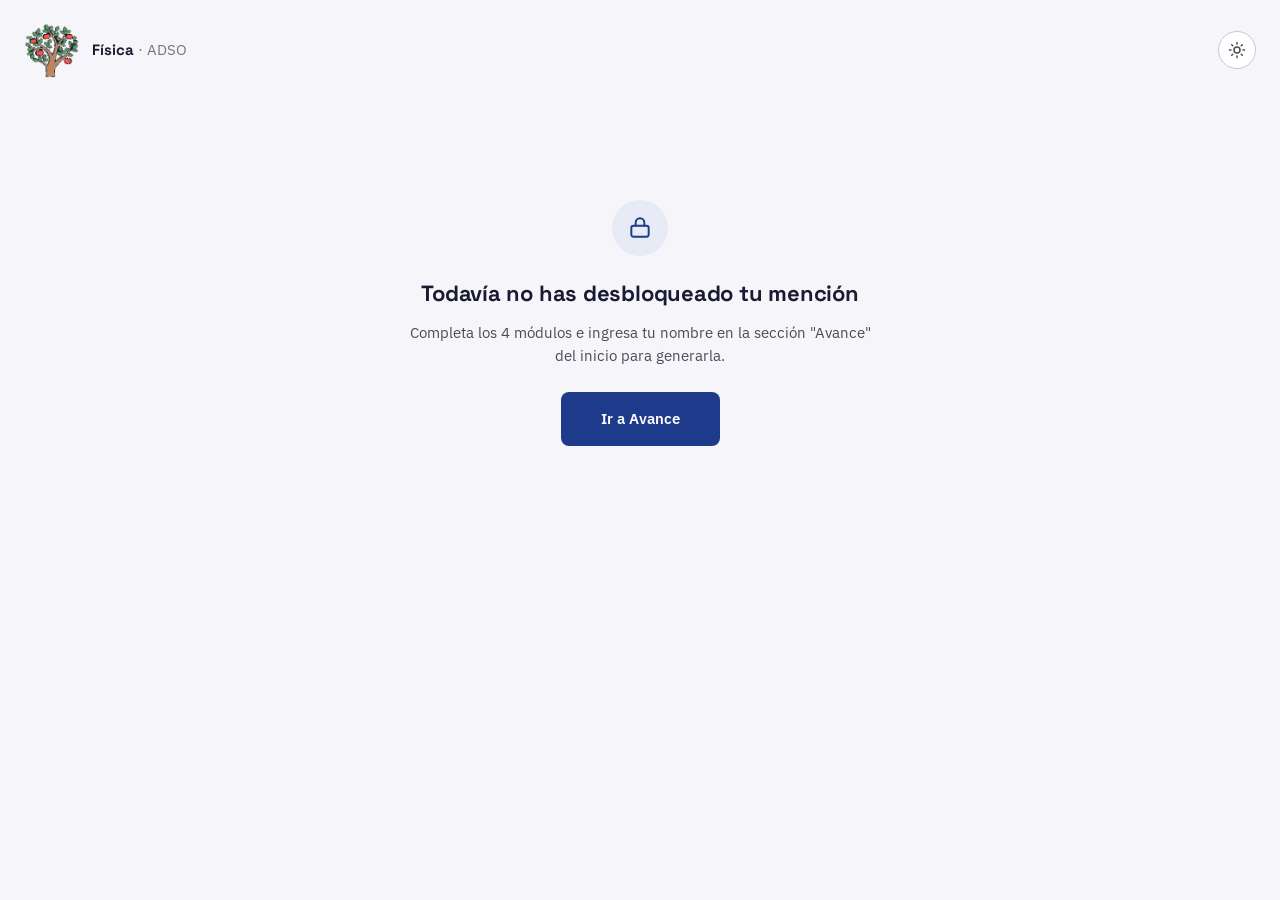
==== certificado.html @ 98ca5bbb "Initial commit: guía interactiva de física Sube el proyecto con las secciones de magnitudes, mecánic" ====
<!DOCTYPE html>
<html lang="es">
<head>
<meta charset="UTF-8">
<meta name="viewport" content="width=device-width, initial-scale=1.0">
<title>Mención de Honor · Guía Interactiva de Física</title>
<link rel="icon" href="imgs/logoImg.png" type="image/png">
<script>
  (function () {
    var saved = localStorage.getItem("fisica_theme");
    if (saved) document.documentElement.setAttribute("data-theme", saved);
  })();
</script>
<link rel="stylesheet" href="css/theme.css">
<link rel="stylesheet" href="css/certificado.css">
</head>
<body>

<header class="site-header">
  <a class="site-header__brand" href="index.html">
    <span class="site-header__mark"><img src="imgs/logo.gif" alt="Logo" class="site-header__mark-img"></span>
    <span class="site-header__title">Física <span>· ADSO</span></span>
  </a>
  <button class="theme-toggle" type="button" data-theme-toggle aria-label="Cambiar entre modo claro y oscuro">
    <svg class="theme-toggle__icon theme-toggle__icon--sun" viewBox="0 0 24 24" fill="none" stroke="currentColor" stroke-width="2" stroke-linecap="round" stroke-linejoin="round"><circle cx="12" cy="12" r="4"/><path d="M12 2v2M12 20v2M4.93 4.93l1.41 1.41M17.66 17.66l1.41 1.41M2 12h2M20 12h2M6.34 17.66l-1.41 1.41M19.07 4.93l-1.41 1.41"/></svg>
    <svg class="theme-toggle__icon theme-toggle__icon--moon" viewBox="0 0 24 24" fill="none" stroke="currentColor" stroke-width="2" stroke-linecap="round" stroke-linejoin="round"><path d="M21 12.79A9 9 0 1 1 11.21 3 7 7 0 0 0 21 12.79z"/></svg>
  </button>
</header>

<main class="page">

  <div class="cert-locked" data-cert-locked hidden>
    <span class="cert-locked__icon">
      <svg viewBox="0 0 24 24" fill="none" stroke="currentColor" stroke-width="1.8" stroke-linecap="round" stroke-linejoin="round"><rect x="4" y="10" width="16" height="10" rx="2"/><path d="M8 10V7a4 4 0 0 1 8 0v3"/></svg>
    </span>
    <h1>Todavía no has desbloqueado tu mención</h1>
    <p>Completa los 4 módulos e ingresa tu nombre en la sección "Avance" del inicio para generarla.</p>
    <a class="btn btn--accent" href="index.html#avance">Ir a Avance</a>
  </div>

  <div data-cert-ready hidden>
    <div class="cert-actions">
      <a class="back-link" href="index.html#avance">
        <svg viewBox="0 0 24 24" fill="none" stroke="currentColor" stroke-width="2" stroke-linecap="round" stroke-linejoin="round"><line x1="19" y1="12" x2="5" y2="12"/><polyline points="12 19 5 12 12 5"/></svg>
        Volver
      </a>
      <button class="btn btn--accent" type="button" data-cert-print>Descargar / Imprimir</button>
    </div>

    <div class="certificate">
      <div class="certificate__card">
        <img src="imgs/logoImg.png" alt="" class="certificate__logo">
        <h1>Mención de Honor</h1>
        <p class="certificate__by">La Guía Interactiva de Física certifica que</p>
        <p class="certificate__name" data-cert-output-name>—</p>
        <p class="certificate__desc">ha completado exitosamente los cuatro módulos del programa</p>
        <div class="certificate__stats">
          <div>
            <svg viewBox="0 0 24 24" fill="none" stroke="currentColor" stroke-width="1.8" stroke-linecap="round" stroke-linejoin="round"><rect x="3" y="5" width="18" height="16" rx="2"/><path d="M3 10h18M8 3v4M16 3v4"/></svg>
            <strong data-cert-output-date>—</strong>
          </div>
          <div>
            <svg viewBox="0 0 24 24" fill="none" stroke="currentColor" stroke-width="1.8" stroke-linecap="round" stroke-linejoin="round"><polyline points="20 6 9 17 4 12"/></svg>
            <strong data-cert-output-modules>4/4 módulos</strong>
          </div>
          <div>
            <svg viewBox="0 0 24 24" fill="none" stroke="currentColor" stroke-width="1.8" stroke-linecap="round" stroke-linejoin="round"><circle cx="12" cy="12" r="9"/><path d="M12 7v5l3.5 2"/></svg>
            <strong data-cert-output-time>—</strong>
          </div>
        </div>
        <div class="certificate__sign">Guía Interactiva de Física · SENA - ADSO</div>
      </div>
    </div>
  </div>

</main>

<script src="app.js"></script>
<script>initThemeToggle(); initCertificatePage();</script>
</body>
</html>
---- css/theme.css ----
/* ============================================================
   Módulo de Física · ADSO — TEMA / PALETA DE COLORES

   Este es el ÚNICO archivo que hay que tocar para cambiar los
   colores de todo el sitio. Cambia un valor hexadecimal aquí y
   se actualiza en index.html, tema-mecanica.html e instructor.html
   automáticamente (todo el resto del CSS usa estas variables,
   nunca colores "quemados").

   Modo oscuro: se activa automáticamente si el sistema operativo del
   usuario está en oscuro (prefers-color-scheme), y además se puede
   forzar a mano con el botón del header, que agrega data-theme="dark"
   o data-theme="light" en <html> (ver .theme-toggle en cada css de
   página y initThemeToggle() en app.js). La elección manual siempre
   gana sobre la del sistema.
   ============================================================ */

:root {
  /* espectro por tema: de azul (Mecánica) a violeta (Magnitudes) */
  --mecanica: #1E3A8A;
  --mecanica-soft: #E7EBF6;
  --energia: #3139AA;
  --energia-soft: #E8E8F5;
  --ondas: #4338CA;
  --ondas-soft: #EAE8F8;
  --magnitudes: #6020B9;
  --magnitudes-soft: #EFE5F7;

  /* color de marca / acento por defecto */
  --module-accent: #1E3A8A;
  --module-accent-dark: #14235C;

  /* texto */
  --ink: #1A1A33;
  --ink-soft: #4B4B57;
  --ink-faint: #76767D;

  /* fondos y bordes */
  --bg: #F6F6FA;
  --surface: #FFFFFF;
  --border: #E4E3E9;
  --border-strong: #C9C7D2;

  /* estados */
  --success: #0F8F63;
  --success-soft: #E3F5EE;
  --danger: #D64545;

  /* acento activo (por defecto = module-accent; cada tema lo sobreescribe abajo) */
  --accent: var(--module-accent);
  --accent-soft: var(--mecanica-soft);
}

/* acento por tema: se fija con data-topic en <body> o en cada tarjeta */
[data-topic="mecanica"]   { --accent: var(--mecanica);   --accent-soft: var(--mecanica-soft); }
[data-topic="energia"]    { --accent: var(--energia);    --accent-soft: var(--energia-soft); }
[data-topic="ondas"]      { --accent: var(--ondas);      --accent-soft: var(--ondas-soft); }
[data-topic="magnitudes"] { --accent: var(--magnitudes); --accent-soft: var(--magnitudes-soft); }

/* ---------------- modo oscuro ---------------- */

/* sigue al sistema operativo, salvo que el usuario haya elegido "light" a mano */
@media (prefers-color-scheme: dark) {
  :root:not([data-theme="light"]) {
    --mecanica: #6E8FEC;
    --mecanica-soft: #1E2740;
    --energia: #7A80EE;
    --energia-soft: #232752;
    --ondas: #8F7FF5;
    --ondas-soft: #29234F;
    --magnitudes: #B073EE;
    --magnitudes-soft: #2E1F44;

    --module-accent: #6E8FEC;
    --module-accent-dark: #8FA8F2;

    --ink: #F0F0F6;
    --ink-soft: #B8B8C8;
    --ink-faint: #85859A;

    --bg: #121218;
    --surface: #1C1C27;
    --border: #2C2C3A;
    --border-strong: #3D3D4F;

    --success: #3EDDA0;
    --success-soft: #113328;
    --danger: #F17272;
  }
}

/* el usuario eligió "dark" a mano — gana sin importar el sistema */
:root[data-theme="dark"] {
  --mecanica: #6E8FEC;
  --mecanica-soft: #1E2740;
  --energia: #7A80EE;
  --energia-soft: #232752;
  --ondas: #8F7FF5;
  --ondas-soft: #29234F;
  --magnitudes: #B073EE;
  --magnitudes-soft: #2E1F44;

  --module-accent: #6E8FEC;
  --module-accent-dark: #8FA8F2;

  --ink: #F0F0F6;
  --ink-soft: #B8B8C8;
  --ink-faint: #85859A;

  --bg: #121218;
  --surface: #1C1C27;
  --border: #2C2C3A;
  --border-strong: #3D3D4F;

  --success: #3EDDA0;
  --success-soft: #113328;
  --danger: #F17272;
}
---- css/certificado.css ----
/* ============================================================
   Módulo de Física · ADSO — estilos de certificado.html
   Carga primero css/theme.css (contiene las variables de color).
   ============================================================ */

@import url('https://fonts.googleapis.com/css2?family=Space+Grotesk:wght@500;700&family=IBM+Plex+Sans:wght@400;500;600&family=JetBrains+Mono:wght@400;500&display=swap');

:root {
  --font-display: 'Space Grotesk', sans-serif;
  --font-body: 'IBM Plex Sans', sans-serif;
  --font-mono: 'JetBrains Mono', monospace;

  --radius-sm: 8px;
  --radius-md: 14px;
  --radius-lg: 20px;
}

* { box-sizing: border-box; }
html { scroll-behavior: smooth; }

body {
  margin: 0;
  background: var(--bg);
  color: var(--ink);
  font-family: var(--font-body);
  font-size: 16px;
  line-height: 1.6;
  -webkit-font-smoothing: antialiased;
}

h1, h2, h3 {
  font-family: var(--font-display);
  font-weight: 700;
  color: var(--ink);
  margin: 0;
  letter-spacing: -0.01em;
}

p { margin: 0 0 12px; color: var(--ink-soft); }

a { color: inherit; }

:focus-visible {
  outline: 2px solid var(--module-accent);
  outline-offset: 2px;
  border-radius: 4px;
}

/* ---------------- layout shell ---------------- */

.page {
  max-width: 1280px;
  margin: 0 auto;
  padding: 40px 24px 80px;
}

/* ---------------- header ---------------- */

.site-header {
  display: flex;
  align-items: center;
  justify-content: space-between;
  max-width: 1280px;
  margin: 0 auto;
  padding: 22px 24px;
  position: sticky;
  top: 0;
  z-index: 100;
  background: color-mix(in srgb, var(--bg) 60%, transparent);
  backdrop-filter: blur(10px);
  -webkit-backdrop-filter: blur(10px);
}

.site-header__brand {
  display: flex;
  align-items: center;
  gap: 12px;
  text-decoration: none;
}

.site-header__mark {
  width: 56px;
  height: 56px;
  display: flex;
  align-items: center;
  justify-content: center;
  cursor: pointer;
}

.site-header__mark-img {
  width: 100%;
  height: 100%;
}

.site-header__title {
  font-family: var(--font-display);
  font-weight: 700;
  font-size: 15px;
  color: var(--ink);
  transition: color .15s ease;
}

.site-header__title span {
  font-weight: 400;
  color: var(--ink-faint);
  font-family: var(--font-body);
}

.site-header__brand:hover .site-header__title {
  color: var(--module-accent);
}

/* ---------------- theme toggle ---------------- */

.theme-toggle {
  width: 38px;
  height: 38px;
  border-radius: 50%;
  border: 1px solid var(--border-strong);
  background: var(--surface);
  color: var(--ink-soft);
  display: flex;
  align-items: center;
  justify-content: center;
  cursor: pointer;
  flex-shrink: 0;
  transition: border-color .15s ease, color .15s ease;
}

.theme-toggle:hover {
  border-color: var(--module-accent);
  color: var(--module-accent);
}

.theme-toggle__icon { width: 18px; height: 18px; }
.theme-toggle__icon--moon { display: none; }

@media (prefers-color-scheme: dark) {
  :root:not([data-theme="light"]) .theme-toggle__icon--sun { display: none; }
  :root:not([data-theme="light"]) .theme-toggle__icon--moon { display: block; }
}

:root[data-theme="dark"] .theme-toggle__icon--sun { display: none; }
:root[data-theme="dark"] .theme-toggle__icon--moon { display: block; }

:root[data-theme="light"] .theme-toggle__icon--sun { display: block; }
:root[data-theme="light"] .theme-toggle__icon--moon { display: none; }

/* ---------------- buttons ---------------- */

.btn {
  font-family: var(--font-body);
  font-weight: 600;
  font-size: 15px;
  border: none;
  border-radius: var(--radius-sm);
  padding: 15px 40px;
  cursor: pointer;
  display: inline-flex;
  align-items: center;
  gap: 8px;
  text-decoration: none;
  transition: transform .12s ease, box-shadow .12s ease, background .15s ease;
}

.btn:active { transform: translateY(1px); }

.btn--accent {
  background: var(--accent);
  color: #fff;
}
.btn--accent:hover { box-shadow: 0 6px 16px -4px color-mix(in srgb, var(--accent) 60%, transparent); }

.back-link {
  display: inline-flex;
  align-items: center;
  gap: 6px;
  font-size: 13.5px;
  color: var(--ink-faint);
  text-decoration: none;
}
.back-link:hover { color: var(--module-accent); }
.back-link svg { width: 14px; height: 14px; }

/* ---------------- estado bloqueado ---------------- */

.cert-locked {
  max-width: 480px;
  margin: 60px auto;
  text-align: center;
}

.cert-locked__icon {
  width: 56px;
  height: 56px;
  border-radius: 50%;
  background: var(--accent-soft);
  color: var(--module-accent);
  display: flex;
  align-items: center;
  justify-content: center;
  margin: 0 auto 20px;
}
.cert-locked__icon svg { width: 26px; height: 26px; }

.cert-locked h1 { font-size: 22px; margin-bottom: 10px; }
.cert-locked p { font-size: 14.5px; margin-bottom: 24px; }

/* ---------------- acciones ---------------- */

.cert-actions {
  display: flex;
  align-items: center;
  justify-content: space-between;
  max-width: 900px;
  margin: 0 auto 24px;
}

/* ---------------- plantilla del certificado ---------------- */

.certificate {
  max-width: 900px;
  aspect-ratio: 4 / 2.6;
  margin: 0 auto;
}

.certificate__card {
  width: 100%;
  height: 100%;
  box-sizing: border-box;
  background: var(--surface);
  border: 10px solid var(--ink);
  border-radius: 24px;
  padding: 48px;
  text-align: center;
  display: flex;
  flex-direction: column;
  align-items: center;
  justify-content: center;
  gap: 6px;
}

.certificate__logo {
  width: 64px;
  height: 64px;
  object-fit: contain;
  margin-bottom: 8px;
}

.certificate__card h1 {
  font-size: 34px;
  margin-bottom: 18px;
}

.certificate__by {
  font-size: 14px;
  color: var(--ink-faint);
  margin: 0;
}

.certificate__name {
  font-family: var(--font-display);
  font-weight: 700;
  font-size: 26px;
  color: var(--module-accent);
  border-bottom: 2px solid var(--module-accent);
  padding-bottom: 6px;
  margin: 6px 0 14px;
}

.certificate__desc {
  font-size: 14px;
  color: var(--ink-soft);
  max-width: 480px;
  margin: 0 0 24px;
}

.certificate__stats {
  display: flex;
  gap: 32px;
  background: var(--bg);
  border-radius: var(--radius-md);
  padding: 16px 32px;
  margin-bottom: 24px;
}

.certificate__stats div {
  display: flex;
  flex-direction: column;
  align-items: center;
  gap: 6px;
}

.certificate__stats svg {
  width: 20px;
  height: 20px;
  color: var(--module-accent);
}

.certificate__stats strong {
  font-family: var(--font-mono);
  font-size: 13px;
  color: var(--ink);
}

.certificate__sign {
  font-family: var(--font-mono);
  font-size: 12px;
  color: var(--ink-faint);
  border-top: 1px solid var(--border);
  padding-top: 12px;
  margin-top: 12px;
}

/* ---------------- impresión ---------------- */

@media print {
  .site-header, .cert-actions, .cert-locked { display: none; }

  .page { padding: 0; max-width: none; }

  .certificate {
    max-width: none;
    width: 100%;
    height: 100vh;
    aspect-ratio: auto;
  }

  .certificate__card { border-width: 8px; }

  @page { size: landscape; margin: 0; }
}
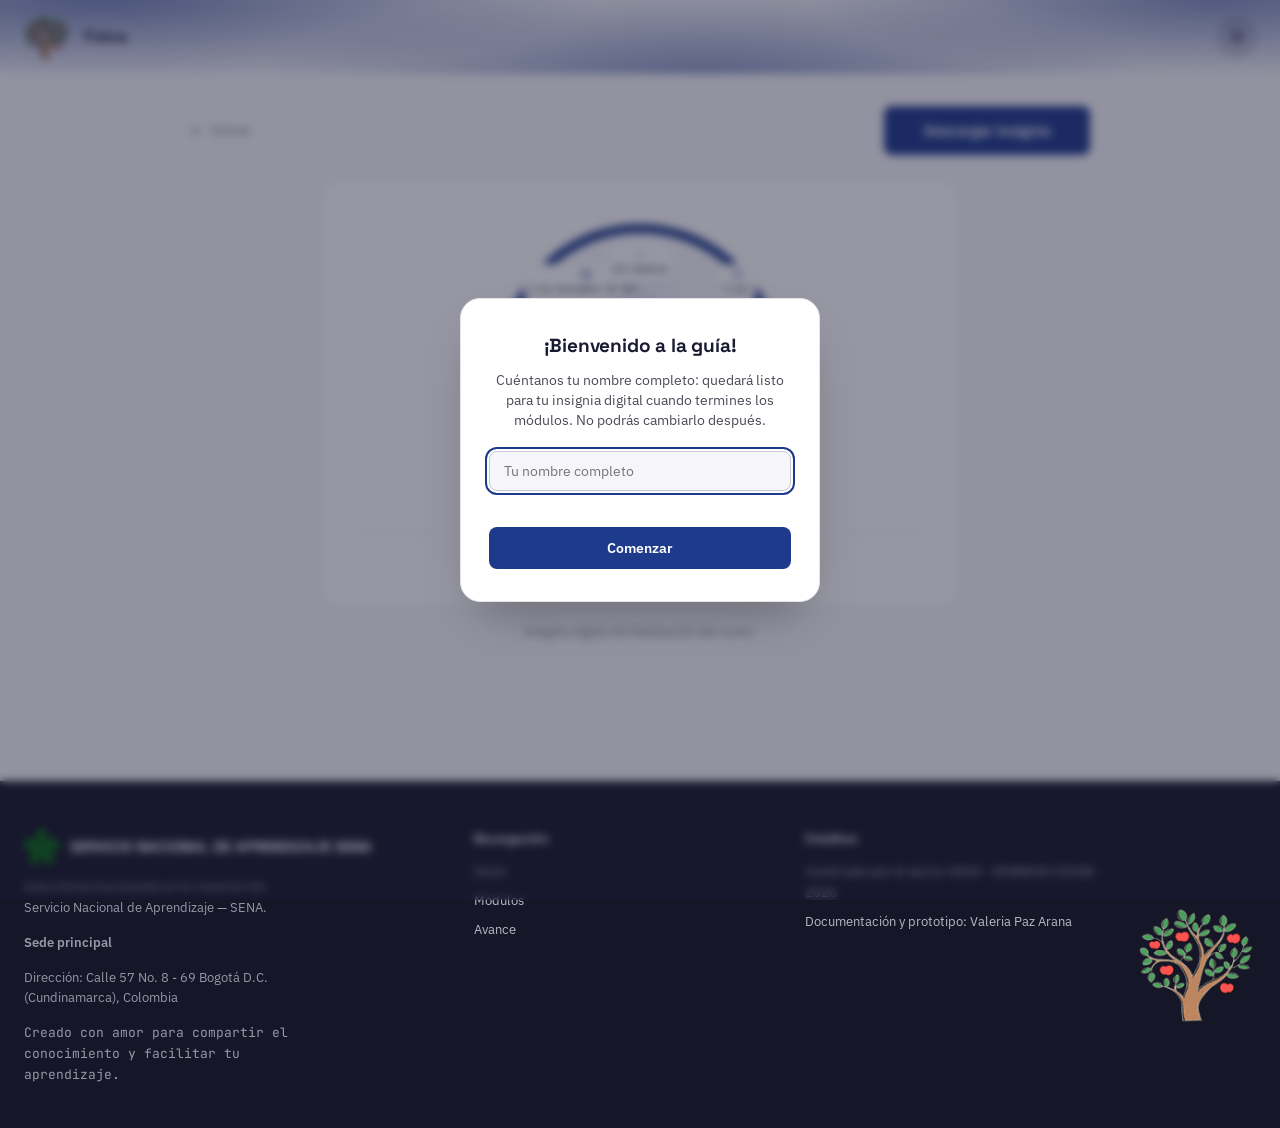
==== commit 5cbbec16: "Rediseño de navegación, header/footer, avance y sistema de insignia - Separa Inicio, Módulos y Avanc" ====
--- a/certificado.html
+++ b/certificado.html
@@ -3,12 +3,15 @@
 <head>
 <meta charset="UTF-8">
 <meta name="viewport" content="width=device-width, initial-scale=1.0">
-<title>Mención de Honor · Guía Interactiva de Física</title>
+<title>Insignia Digital · Guía Interactiva de Física</title>
 <link rel="icon" href="imgs/logoImg.png" type="image/png">
 <script>
   (function () {
     var saved = localStorage.getItem("fisica_theme");
     if (saved) document.documentElement.setAttribute("data-theme", saved);
+    if (new URLSearchParams(location.search).get("modal") === "1") {
+      document.documentElement.setAttribute("data-modal", "1");
+    }
   })();
 </script>
 <link rel="stylesheet" href="css/theme.css">
@@ -17,14 +20,16 @@
 <body>
 
 <header class="site-header">
-  <a class="site-header__brand" href="index.html">
-    <span class="site-header__mark"><img src="imgs/logo.gif" alt="Logo" class="site-header__mark-img"></span>
-    <span class="site-header__title">Física <span>· ADSO</span></span>
-  </a>
-  <button class="theme-toggle" type="button" data-theme-toggle aria-label="Cambiar entre modo claro y oscuro">
-    <svg class="theme-toggle__icon theme-toggle__icon--sun" viewBox="0 0 24 24" fill="none" stroke="currentColor" stroke-width="2" stroke-linecap="round" stroke-linejoin="round"><circle cx="12" cy="12" r="4"/><path d="M12 2v2M12 20v2M4.93 4.93l1.41 1.41M17.66 17.66l1.41 1.41M2 12h2M20 12h2M6.34 17.66l-1.41 1.41M19.07 4.93l-1.41 1.41"/></svg>
-    <svg class="theme-toggle__icon theme-toggle__icon--moon" viewBox="0 0 24 24" fill="none" stroke="currentColor" stroke-width="2" stroke-linecap="round" stroke-linejoin="round"><path d="M21 12.79A9 9 0 1 1 11.21 3 7 7 0 0 0 21 12.79z"/></svg>
-  </button>
+  <div class="site-header__inner">
+    <a class="site-header__brand" href="index.html">
+      <span class="site-header__mark"><img src="imgs/logo.gif" alt="Logo" class="site-header__mark-img"></span>
+      <span class="site-header__title">Física</span>
+    </a>
+    <button class="theme-toggle" type="button" data-theme-toggle aria-label="Cambiar entre modo claro y oscuro">
+      <svg class="theme-toggle__icon theme-toggle__icon--sun" viewBox="0 0 24 24" fill="none" stroke="currentColor" stroke-width="2" stroke-linecap="round" stroke-linejoin="round"><circle cx="12" cy="12" r="4"/><path d="M12 2v2M12 20v2M4.93 4.93l1.41 1.41M17.66 17.66l1.41 1.41M2 12h2M20 12h2M6.34 17.66l-1.41 1.41M19.07 4.93l-1.41 1.41"/></svg>
+      <svg class="theme-toggle__icon theme-toggle__icon--moon" viewBox="0 0 24 24" fill="none" stroke="currentColor" stroke-width="2" stroke-linecap="round" stroke-linejoin="round"><path d="M21 12.79A9 9 0 1 1 11.21 3 7 7 0 0 0 21 12.79z"/></svg>
+    </button>
+  </div>
 </header>
 
 <main class="page">
@@ -33,47 +38,84 @@
     <span class="cert-locked__icon">
       <svg viewBox="0 0 24 24" fill="none" stroke="currentColor" stroke-width="1.8" stroke-linecap="round" stroke-linejoin="round"><rect x="4" y="10" width="16" height="10" rx="2"/><path d="M8 10V7a4 4 0 0 1 8 0v3"/></svg>
     </span>
-    <h1>Todavía no has desbloqueado tu mención</h1>
+    <h1>Todavía no has desbloqueado tu insignia</h1>
     <p>Completa los 4 módulos e ingresa tu nombre en la sección "Avance" del inicio para generarla.</p>
-    <a class="btn btn--accent" href="index.html#avance">Ir a Avance</a>
+    <a class="btn btn--accent" href="avance.html">Ir a Avance</a>
   </div>
 
   <div data-cert-ready hidden>
     <div class="cert-actions">
-      <a class="back-link" href="index.html#avance">
+      <a class="back-link" href="avance.html">
         <svg viewBox="0 0 24 24" fill="none" stroke="currentColor" stroke-width="2" stroke-linecap="round" stroke-linejoin="round"><line x1="19" y1="12" x2="5" y2="12"/><polyline points="12 19 5 12 12 5"/></svg>
         Volver
       </a>
-      <button class="btn btn--accent" type="button" data-cert-print>Descargar / Imprimir</button>
+      <button class="btn btn--accent" type="button" data-cert-print>Descargar insignia</button>
     </div>
 
     <div class="certificate">
       <div class="certificate__card">
-        <img src="imgs/logoImg.png" alt="" class="certificate__logo">
-        <h1>Mención de Honor</h1>
-        <p class="certificate__by">La Guía Interactiva de Física certifica que</p>
-        <p class="certificate__name" data-cert-output-name>—</p>
-        <p class="certificate__desc">ha completado exitosamente los cuatro módulos del programa</p>
-        <div class="certificate__stats">
-          <div>
+
+        <div class="badge-medal">
+          <div class="badge-medal__ring"></div>
+
+          <div class="badge-medal__chip badge-medal__chip--left">
             <svg viewBox="0 0 24 24" fill="none" stroke="currentColor" stroke-width="1.8" stroke-linecap="round" stroke-linejoin="round"><rect x="3" y="5" width="18" height="16" rx="2"/><path d="M3 10h18M8 3v4M16 3v4"/></svg>
             <strong data-cert-output-date>—</strong>
           </div>
-          <div>
+          <div class="badge-medal__chip badge-medal__chip--center">
             <svg viewBox="0 0 24 24" fill="none" stroke="currentColor" stroke-width="1.8" stroke-linecap="round" stroke-linejoin="round"><polyline points="20 6 9 17 4 12"/></svg>
             <strong data-cert-output-modules>4/4 módulos</strong>
           </div>
-          <div>
+          <div class="badge-medal__chip badge-medal__chip--right">
             <svg viewBox="0 0 24 24" fill="none" stroke="currentColor" stroke-width="1.8" stroke-linecap="round" stroke-linejoin="round"><circle cx="12" cy="12" r="9"/><path d="M12 7v5l3.5 2"/></svg>
             <strong data-cert-output-time>—</strong>
           </div>
+
+          <div class="badge-medal__hex">
+            <img src="imgs/logoImg.png" alt="">
+          </div>
+
+          <div class="badge-medal__ribbon"><span>GUÍA COMPLETA</span></div>
+
+          <p class="badge-medal__name" data-cert-output-name>—</p>
         </div>
-        <div class="certificate__sign">Guía Interactiva de Física · SENA - ADSO</div>
+
+        <div class="certificate__sign">Guía Interactiva de Física · SENA</div>
       </div>
     </div>
+    <p class="certificate__caption">Insignia digital de finalización del curso.</p>
   </div>
 
 </main>
+
+<footer class="site-footer">
+  <div class="site-footer__inner">
+    <div>
+      <div class="site-footer__brand">
+        <img src="imgs/logoSena.png" alt="SENA">
+        <span>SERVICIO NACIONAL DE APRENDIZAJE SENA</span>
+      </div>
+      <p>Guía interactiva basada en el material del Servicio Nacional de Aprendizaje — SENA.</p>
+      <p class="site-footer__label">Sede principal</p>
+      <p>Dirección: Calle 57 No. 8 - 69 Bogotá D.C. (Cundinamarca), Colombia</p>
+      <p class="site-footer__mono">Creado con amor para compartir el conocimiento y facilitar tu aprendizaje.</p>
+    </div>
+    <div class="site-footer__col">
+      <strong class="site-footer__heading">Navegación</strong>
+      <a href="index.html">Inicio</a>
+      <a href="modulos.html">Módulos</a>
+      <a href="avance.html">Avance</a>
+    </div>
+    <div class="site-footer__col">
+      <strong class="site-footer__heading">Créditos</strong>
+      <p>Construido por el sector ADSO · SENNOVA CESGE-2026</p>
+      <p>Documentación y prototipo: Valeria Paz Arana</p>
+    </div>
+    <div class="site-footer__logo">
+      <img src="imgs/logoImg.png" alt="Logo">
+    </div>
+  </div>
+</footer>
 
 <script src="app.js"></script>
 <script>initThemeToggle(); initCertificatePage();</script>
--- a/css/certificado.css
+++ b/css/certificado.css
@@ -51,63 +51,69 @@
 .page {
   max-width: 1280px;
   margin: 0 auto;
-  padding: 40px 24px 80px;
+  padding: 0 24px 80px;
 }
 
 /* ---------------- header ---------------- */
 
 .site-header {
+  background:
+    radial-gradient(55% 160% at 8% 0%, color-mix(in srgb, var(--accent) 60%, transparent), transparent 70%),
+    radial-gradient(50% 160% at 55% 100%, color-mix(in srgb, var(--accent) 48%, transparent), transparent 70%),
+    radial-gradient(45% 150% at 95% 0%, color-mix(in srgb, var(--accent) 55%, transparent), transparent 70%),
+    color-mix(in srgb, var(--bg) 55%, transparent);
+  backdrop-filter: blur(24px) saturate(140%);
+  -webkit-backdrop-filter: blur(24px) saturate(140%);
+  position: sticky;
+  top: 0;
+  z-index: 100;
+  margin-bottom: 32px;
+}
+
+.site-header__inner {
   display: flex;
   align-items: center;
   justify-content: space-between;
   max-width: 1280px;
   margin: 0 auto;
-  padding: 22px 24px;
-  position: sticky;
-  top: 0;
-  z-index: 100;
-  background: color-mix(in srgb, var(--bg) 60%, transparent);
-  backdrop-filter: blur(10px);
-  -webkit-backdrop-filter: blur(10px);
+  padding: 14px 24px;
+  gap: 20px;
 }
 
 .site-header__brand {
   display: flex;
   align-items: center;
-  gap: 12px;
+  gap: 14px;
   text-decoration: none;
+  flex-shrink: 0;
 }
 
 .site-header__mark {
-  width: 56px;
-  height: 56px;
+  width: 46px;
+  height: 46px;
   display: flex;
   align-items: center;
   justify-content: center;
   cursor: pointer;
+  flex-shrink: 0;
 }
 
 .site-header__mark-img {
   width: 100%;
   height: 100%;
+  object-fit: contain;
 }
 
 .site-header__title {
   font-family: var(--font-display);
   font-weight: 700;
-  font-size: 15px;
-  color: var(--ink);
-  transition: color .15s ease;
-}
-
-.site-header__title span {
-  font-weight: 400;
-  color: var(--ink-faint);
-  font-family: var(--font-body);
+  font-size: 16px;
+  color: var(--ink);
+  transition: opacity .15s ease;
 }
 
 .site-header__brand:hover .site-header__title {
-  color: var(--module-accent);
+  opacity: .85;
 }
 
 /* ---------------- theme toggle ---------------- */
@@ -116,20 +122,20 @@
   width: 38px;
   height: 38px;
   border-radius: 50%;
-  border: 1px solid var(--border-strong);
-  background: var(--surface);
-  color: var(--ink-soft);
+  border: 1px solid color-mix(in srgb, var(--ink) 35%, transparent);
+  background: color-mix(in srgb, var(--ink) 10%, transparent);
+  color: var(--ink);
   display: flex;
   align-items: center;
   justify-content: center;
   cursor: pointer;
   flex-shrink: 0;
-  transition: border-color .15s ease, color .15s ease;
+  transition: border-color .15s ease, opacity .15s ease;
 }
 
 .theme-toggle:hover {
-  border-color: var(--module-accent);
-  color: var(--module-accent);
+  border-color: var(--ink);
+  opacity: .85;
 }
 
 .theme-toggle__icon { width: 18px; height: 18px; }
@@ -216,90 +222,130 @@
   margin: 0 auto 24px;
 }
 
-/* ---------------- plantilla del certificado ---------------- */
+/* ---------------- insignia digital ---------------- */
 
 .certificate {
-  max-width: 900px;
-  aspect-ratio: 4 / 2.6;
+  max-width: 640px;
+  margin: 0 auto 12px;
+}
+
+.certificate__card {
+  background: var(--surface);
+  border: 1px solid var(--border);
+  border-radius: var(--radius-lg);
+  padding: 44px 40px;
+  text-align: center;
+}
+
+.certificate__caption {
+  text-align: center;
+  font-size: 12.5px;
+  color: var(--ink-faint);
+  max-width: 480px;
   margin: 0 auto;
 }
 
-.certificate__card {
-  width: 100%;
-  height: 100%;
-  box-sizing: border-box;
+/* ---------------- medalla / insignia hexagonal (sello inscrito) ---------------- */
+
+.badge-medal {
+  width: 280px;
+  height: 280px;
+  position: relative;
+  margin: 0 auto 28px;
+}
+
+.badge-medal__ring {
+  position: absolute;
+  inset: 0;
+  border-radius: 50%;
+  background: var(--bg);
+  border: 9px solid var(--module-accent);
+  box-shadow: 0 14px 30px -14px color-mix(in srgb, var(--module-accent) 40%, transparent);
+}
+
+.badge-medal__chip {
+  position: absolute;
+  display: flex;
+  flex-direction: column;
+  align-items: center;
+  gap: 2px;
   background: var(--surface);
-  border: 10px solid var(--ink);
-  border-radius: 24px;
-  padding: 48px;
+  border-radius: 10px;
+  padding: 5px 7px;
+  box-shadow: 0 4px 10px -6px color-mix(in srgb, var(--module-accent) 45%, transparent);
+}
+
+.badge-medal__chip svg {
+  width: 12px;
+  height: 12px;
+  color: var(--module-accent);
+}
+
+.badge-medal__chip strong {
+  font-family: var(--font-mono);
+  font-weight: 500;
+  font-size: 8.5px;
+  color: var(--ink);
+  white-space: nowrap;
+}
+
+.badge-medal__chip--left { top: 40px; left: 24px; }
+.badge-medal__chip--center { top: 20px; left: 50%; transform: translateX(-50%); }
+.badge-medal__chip--right { top: 40px; right: 24px; }
+
+.badge-medal__hex {
+  position: absolute;
+  top: 64px;
+  left: 50%;
+  transform: translateX(-50%);
+  width: 130px;
+  height: 104px;
+  clip-path: polygon(50% 0%, 100% 25%, 100% 75%, 50% 100%, 0% 75%, 0% 25%);
+  background: var(--accent-soft);
+  display: flex;
+  align-items: center;
+  justify-content: center;
+}
+
+.badge-medal__hex img {
+  width: 48px;
+  height: 48px;
+  object-fit: contain;
+}
+
+.badge-medal__ribbon {
+  position: absolute;
+  left: -16px;
+  right: -16px;
+  top: 172px;
+  height: 38px;
+  background: var(--module-accent);
+  display: flex;
+  align-items: center;
+  justify-content: center;
+  clip-path: polygon(0 0, 100% 0, 93% 50%, 100% 100%, 0 100%, 7% 50%);
+}
+
+.badge-medal__ribbon span {
+  color: #fff;
+  font-family: var(--font-display);
+  font-weight: 700;
+  font-size: 13px;
+  letter-spacing: .03em;
+}
+
+.badge-medal__name {
+  position: absolute;
+  left: 70px;
+  right: 70px;
+  top: 220px;
+  margin: 0;
+  padding-top: 8px;
+  border-top: 1px solid color-mix(in srgb, var(--module-accent) 20%, transparent);
   text-align: center;
-  display: flex;
-  flex-direction: column;
-  align-items: center;
-  justify-content: center;
-  gap: 6px;
-}
-
-.certificate__logo {
-  width: 64px;
-  height: 64px;
-  object-fit: contain;
-  margin-bottom: 8px;
-}
-
-.certificate__card h1 {
-  font-size: 34px;
-  margin-bottom: 18px;
-}
-
-.certificate__by {
-  font-size: 14px;
-  color: var(--ink-faint);
-  margin: 0;
-}
-
-.certificate__name {
-  font-family: var(--font-display);
-  font-weight: 700;
-  font-size: 26px;
-  color: var(--module-accent);
-  border-bottom: 2px solid var(--module-accent);
-  padding-bottom: 6px;
-  margin: 6px 0 14px;
-}
-
-.certificate__desc {
-  font-size: 14px;
-  color: var(--ink-soft);
-  max-width: 480px;
-  margin: 0 0 24px;
-}
-
-.certificate__stats {
-  display: flex;
-  gap: 32px;
-  background: var(--bg);
-  border-radius: var(--radius-md);
-  padding: 16px 32px;
-  margin-bottom: 24px;
-}
-
-.certificate__stats div {
-  display: flex;
-  flex-direction: column;
-  align-items: center;
-  gap: 6px;
-}
-
-.certificate__stats svg {
-  width: 20px;
-  height: 20px;
-  color: var(--module-accent);
-}
-
-.certificate__stats strong {
-  font-family: var(--font-mono);
-  font-size: 13px;
+  font-family: var(--font-display);
+  font-weight: 600;
+  font-size: 12px;
   color: var(--ink);
 }
 
@@ -312,21 +358,136 @@
   margin-top: 12px;
 }
 
+/* ---------------- footer ---------------- */
+
+.site-footer {
+  background: #161629;
+  color: #B8B8C8;
+  margin-top: 60px;
+}
+
+.site-footer__inner {
+  max-width: 1280px;
+  margin: 0 auto;
+  padding: 48px 24px 28px;
+  display: grid;
+  grid-template-columns: 1.4fr 1fr 1fr auto;
+  gap: 32px;
+}
+
+.site-footer__brand {
+  display: flex;
+  align-items: center;
+  gap: 10px;
+  margin-bottom: 12px;
+}
+
+.site-footer__brand img {
+  width: 36px;
+  height: 36px;
+  object-fit: contain;
+  flex-shrink: 0;
+}
+
+.site-footer__brand span {
+  font-family: var(--font-display);
+  font-weight: 700;
+  font-size: 15px;
+  color: #fff;
+}
+
+.site-footer p {
+  font-size: 13px;
+  color: #9797a8;
+  margin: 0 0 14px;
+  max-width: 280px;
+}
+
+.site-footer__label {
+  font-size: 12.5px;
+  color: #B8B8C8;
+  font-weight: 600;
+  margin: 0 0 4px;
+}
+
+.site-footer__mono {
+  font-family: var(--font-mono);
+  font-size: 12.5px;
+  color: #76767D;
+  margin: 0;
+  max-width: 280px;
+}
+
+.site-footer__heading {
+  display: block;
+  font-family: var(--font-display);
+  font-weight: 700;
+  font-size: 13px;
+  color: #fff;
+  margin-bottom: 12px;
+}
+
+.site-footer__col a {
+  display: block;
+  font-size: 13px;
+  color: #B8B8C8;
+  text-decoration: none;
+  margin-bottom: 8px;
+}
+
+.site-footer__col a:hover { color: #fff; }
+
+.site-footer__col p {
+  font-size: 13px;
+  color: #B8B8C8;
+  margin: 0 0 8px;
+  max-width: none;
+}
+
+.site-footer__logo {
+  display: flex;
+  align-items: center;
+  justify-content: flex-end;
+}
+
+.site-footer__logo img {
+  height: 100%;
+  max-height: 120px;
+  width: auto;
+  object-fit: contain;
+}
+
+@media (max-width: 860px) {
+  .site-footer__inner { grid-template-columns: 1fr 1fr; }
+  .site-footer__logo { display: none; }
+}
+
+@media (max-width: 640px) {
+  .site-footer__inner { grid-template-columns: 1fr; }
+}
+
+/* ---------------- vista modal (embebida en un iframe desde avance.html) ---------------- */
+
+:root[data-modal] .site-header,
+:root[data-modal] .site-footer,
+:root[data-modal] .back-link {
+  display: none;
+}
+
+:root[data-modal] .page {
+  padding: 28px 24px 40px;
+}
+
+:root[data-modal] .cert-actions {
+  justify-content: flex-end;
+}
+
 /* ---------------- impresión ---------------- */
 
 @media print {
-  .site-header, .cert-actions, .cert-locked { display: none; }
+  .site-header, .site-footer, .cert-actions, .cert-locked, .certificate__caption { display: none; }
 
   .page { padding: 0; max-width: none; }
 
-  .certificate {
-    max-width: none;
-    width: 100%;
-    height: 100vh;
-    aspect-ratio: auto;
-  }
-
-  .certificate__card { border-width: 8px; }
-
-  @page { size: landscape; margin: 0; }
-}
+  @page { margin: 24px; }
+}
